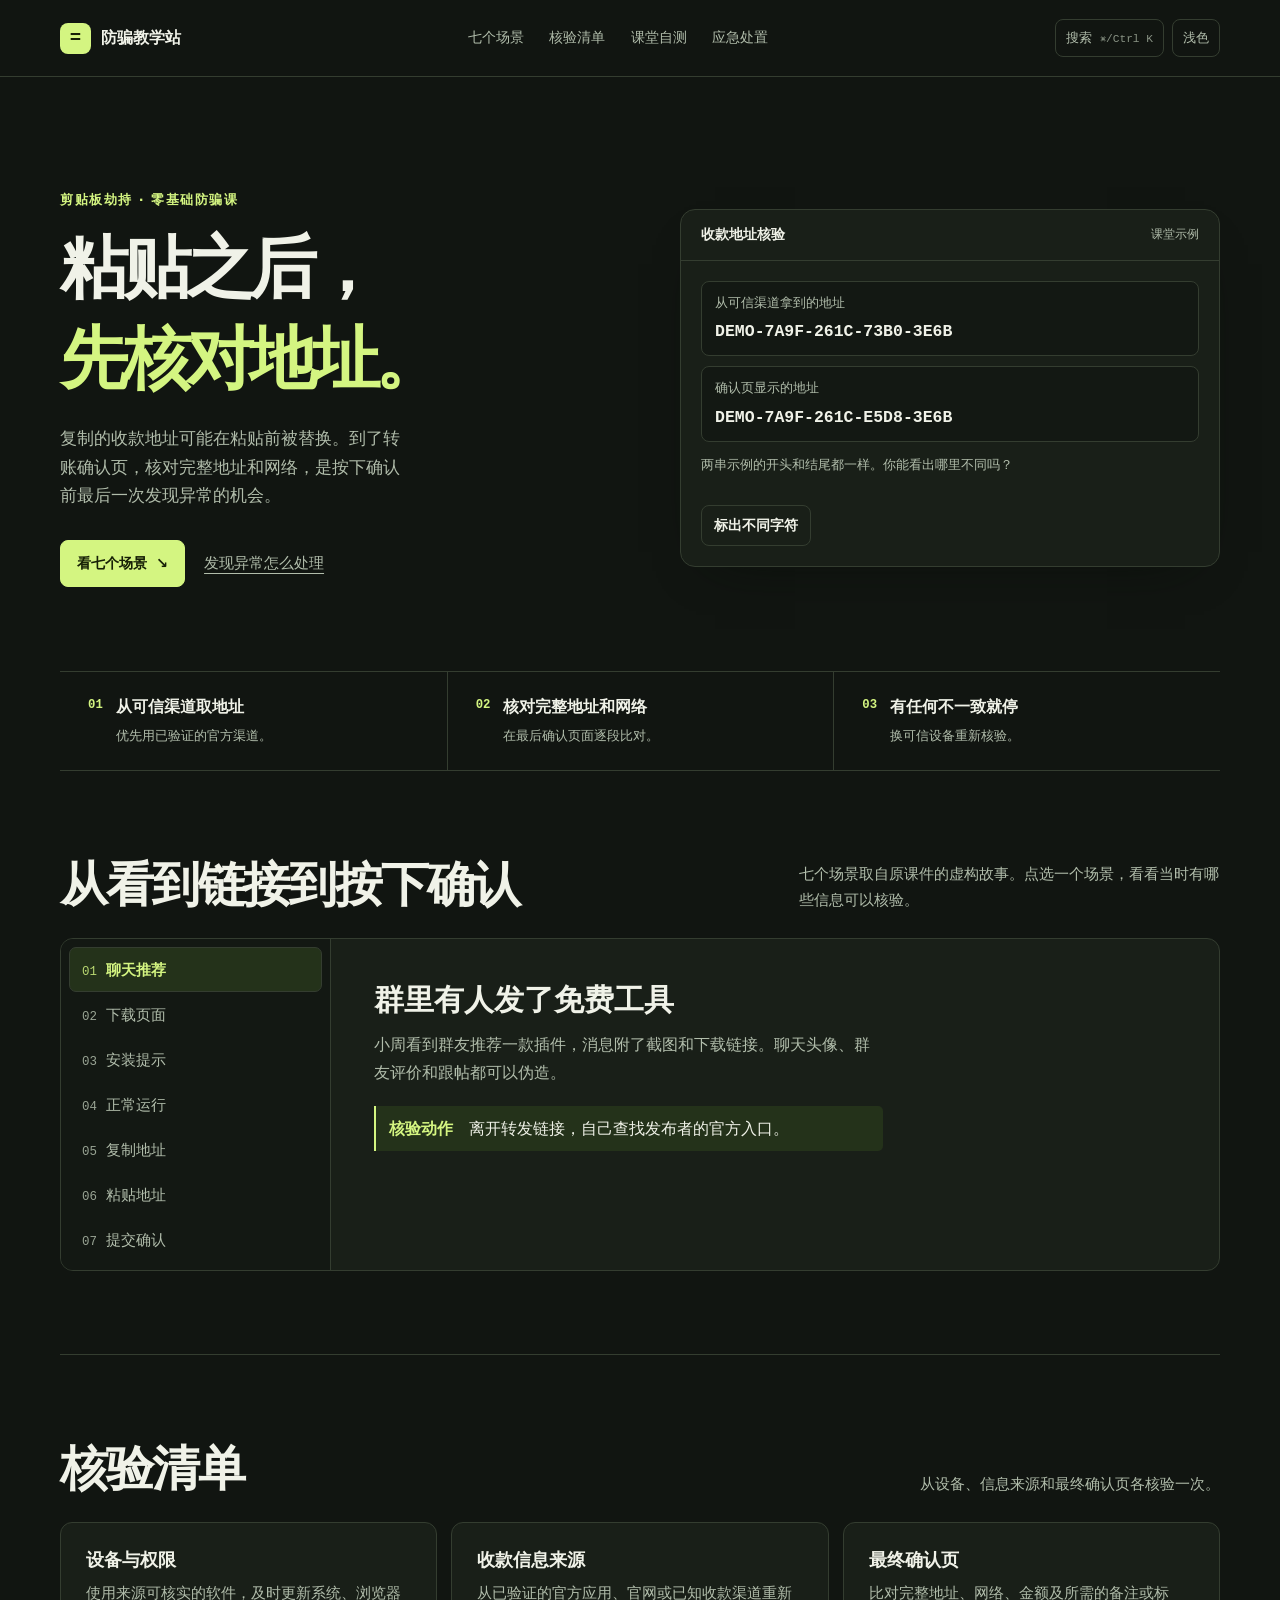
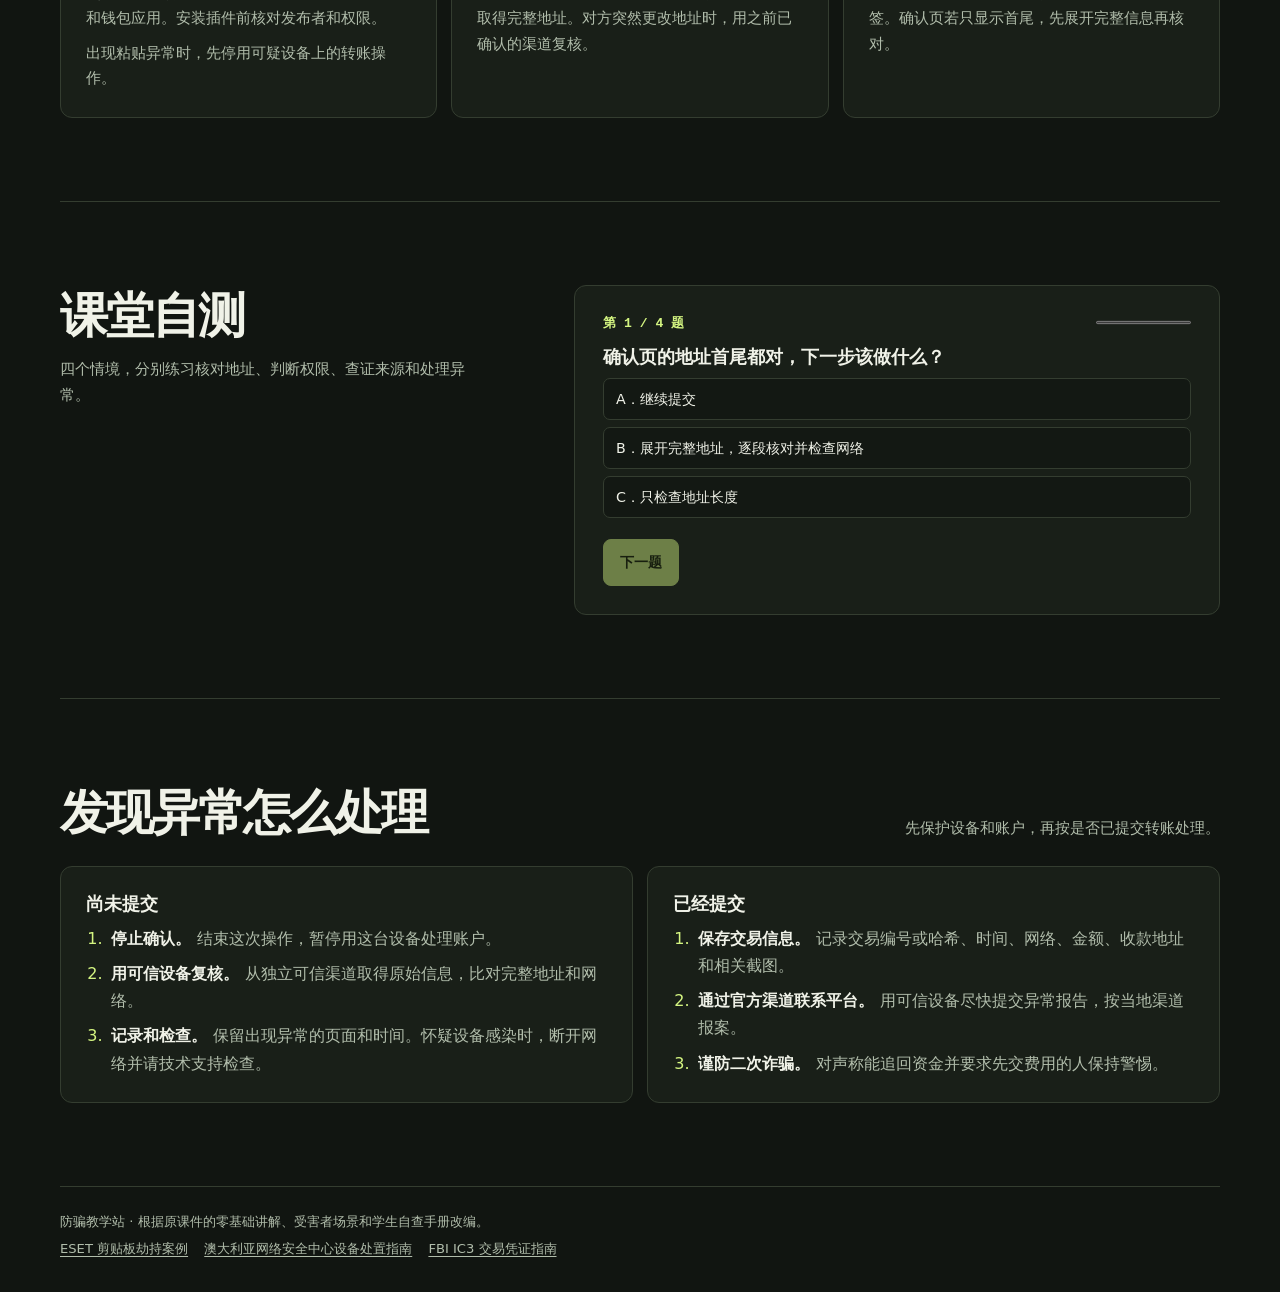
==== index.html @ fc0972f0 "Publish clipboard safety classroom" ====
<!doctype html>
<html lang="zh-CN" data-theme="dark">
<head>
<meta charset="utf-8">
<meta name="viewport" content="width=device-width, initial-scale=1">
<meta name="description" content="通过七个场景了解剪贴板劫持，练习核对完整收款地址，掌握发现异常后的处理步骤。">
<meta name="color-scheme" content="dark light">
<title>剪贴板劫持 · 防骗教学站</title>
<style>
  :root {
    color-scheme: dark;
    --page: #111511;
    --panel: #191f18;
    --inset: #131813;
    --line: #343d30;
    --text: #f0f2e8;
    --muted: #b1bdab;
    --accent: #d4f581;
    --accent-text: #172006;
    --accent-wash: #24321a;
    --danger: #ffb298;
    --danger-wash: #422b24;
    --shadow: #080d08;
    --mono: ui-monospace, "SFMono-Regular", Consolas, monospace;
    --sans: "PingFang SC", "Microsoft YaHei", "Noto Sans CJK SC", system-ui, sans-serif;
    scroll-behavior: smooth;
  }
  :root[data-theme="light"] {
    color-scheme: light;
    --page: #f3f3e9;
    --panel: #fcfcf3;
    --inset: #eef0e4;
    --line: #c8d0bc;
    --text: #1b2618;
    --muted: #465442;
    --accent: #436314;
    --accent-text: #fff;
    --accent-wash: #e1edcb;
    --danger: #8a341f;
    --danger-wash: #ffe4d8;
    --shadow: #dbe0d2;
  }
  *, *::before, *::after { box-sizing: border-box; }
  body { margin: 0; background: var(--page); color: var(--text); font: 16px/1.7 var(--sans); }
  button, input { font: inherit; }
  button { color: inherit; cursor: pointer; }
  a { color: inherit; }
  :focus-visible { outline: 2px solid var(--accent); outline-offset: 4px; }
  [hidden] { display: none !important; }
  [id] { scroll-margin-top: 100px; }
  .wrap { width: min(1160px, calc(100% - 64px)); margin-inline: auto; }
  .skip { position: fixed; z-index: 5; padding: 8px 16px; left: 16px; top: 8px; background: var(--accent); color: var(--accent-text); transform: translateY(-200%); }
  .skip:focus { transform: translateY(0); }
  .top { border-bottom: 1px solid var(--line); }
  .header { min-height: 76px; display: flex; align-items: center; justify-content: space-between; gap: 20px; }
  .brand { display: inline-flex; align-items: center; gap: 10px; text-decoration: none; font-weight: 800; white-space: nowrap; }
  .brand-mark { display: grid; place-items: center; width: 31px; height: 31px; border-radius: 8px; background: var(--accent); color: var(--accent-text); font: 800 19px var(--mono); }
  .nav, .tools { display: flex; align-items: center; gap: clamp(12px, 2vw, 27px); }
  .nav { flex-wrap: wrap; }
  .nav a { text-decoration: none; color: var(--muted); font-size: .88rem; white-space: nowrap; }
  .nav a:hover, .text-link:hover, .nav a:focus-visible { color: var(--accent); }
  .tools { gap: 8px; }
  .top-button { background: transparent; border: 1px solid var(--line); border-radius: 8px; padding: 6px 10px; min-height: 38px; white-space: nowrap; color: var(--muted); font-size: .82rem; }
  .top-button:hover, .quiet:hover { border-color: var(--accent); color: var(--accent); }
  kbd { font: .7rem var(--mono); opacity: .75; margin-left: 4px; }
  .hero { display: grid; grid-template-columns: 1.03fr 1fr; align-items: center; gap: clamp(26px, 5vw, 78px); padding-block: clamp(66px, 9vw, 112px) clamp(54px, 7vw, 84px); }
  .eyebrow { margin: 0 0 14px; font-size: .8rem; letter-spacing: .12em; color: var(--accent); font-weight: 700; }
  h1, h2, h3, p { margin-top: 0; }
  h1, h2, h3 { line-height: 1.25; }
  h1 { font-size: clamp(2.9rem, 5.35vw, 5rem); letter-spacing: -.072em; margin-bottom: 24px; }
  h1 span { display: block; color: var(--accent); padding-top: .08em; }
  .lede { color: var(--muted); max-width: 33ch; margin-bottom: 30px; font-size: clamp(1rem, 1.3vw, 1.12rem); }
  .actions { display: flex; flex-wrap: wrap; align-items: center; gap: 12px 19px; }
  .primary, .quiet { border-radius: 8px; padding: 10px 16px; min-height: 44px; display: inline-flex; align-items: center; justify-content: center; gap: 9px; text-decoration: none; font-weight: 780; font-size: .9rem; }
  .primary { border: 1px solid var(--accent); background: var(--accent); color: var(--accent-text); }
  .primary:hover { filter: brightness(.94); }
  .quiet { background: transparent; border: 1px solid var(--line); }
  .text-link { font-size: .91rem; color: var(--muted); text-underline-offset: 5px; }
  .receipt { min-width: 0; background: var(--panel); border: 1px solid var(--line); border-radius: 15px; overflow: hidden; box-shadow: 0 20px 52px -35px var(--shadow); }
  .receipt-head { display: flex; justify-content: space-between; align-items: center; gap: 10px; border-bottom: 1px solid var(--line); padding: 13px 20px; font-weight: 750; font-size: .87rem; }
  .receipt-label { color: var(--muted); font-size: .73rem; font-weight: 500; }
  .receipt-body { padding: 20px; }
  .address { margin-bottom: 10px; padding: 10px 13px; background: var(--inset); border: 1px solid var(--line); border-radius: 8px; }
  .address span { display: block; font-size: .79rem; color: var(--muted); margin-bottom: 4px; }
  .address code { font: 650 clamp(.72rem, 1.38vw, 1.03rem)/1.65 var(--mono); overflow-wrap: anywhere; }
  .address mark { background: transparent; color: inherit; padding: .05em .12em; border-radius: 3px; margin-inline: -.12em; }
  .receipt.revealed .trusted mark { background: var(--accent-wash); color: var(--accent); }
  .receipt.revealed .entered mark { background: var(--danger-wash); color: var(--danger); text-decoration: underline; text-underline-offset: 4px; }
  .compare-note { min-height: 2.9em; margin: 12px 0; font-size: .84rem; color: var(--muted); }
  .receipt .quiet { min-height: 39px; padding: 7px 12px; }
  .principles { display: grid; grid-template-columns: repeat(3, 1fr); border-block: 1px solid var(--line); }
  .principle { display: grid; grid-template-columns: auto 1fr; gap: 4px 13px; padding: 22px clamp(12px, 2.3vw, 28px); }
  .principle + .principle { border-left: 1px solid var(--line); }
  .principle b { color: var(--accent); font: 700 .77rem/1.8 var(--mono); grid-row: span 2; }
  .principle strong { font-size: .99rem; }
  .principle span { font-size: .84rem; color: var(--muted); }
  .section { padding-block: clamp(47px, 7vw, 83px); border-bottom: 1px solid var(--line); }
  .section-title { display: flex; flex-wrap: wrap; align-items: end; justify-content: space-between; gap: 12px 26px; margin-bottom: 24px; }
  .section-title h2 { font-size: clamp(1.85rem, 3.8vw, 3rem); letter-spacing: -.045em; margin: 0; }
  .section-title p { color: var(--muted); max-width: 44ch; font-size: .94rem; margin: 0; }
  .timeline { display: grid; grid-template-columns: minmax(185px, .7fr) minmax(0, 2.3fr); border: 1px solid var(--line); border-radius: 13px; background: var(--panel); overflow: hidden; }
  .scene-nav { display: grid; align-content: start; border-right: 1px solid var(--line); background: var(--inset); padding: 8px; }
  .scene-button { text-align: left; border: 1px solid transparent; background: transparent; border-radius: 7px; padding: 9px 12px; color: var(--muted); font-size: .92rem; }
  .scene-button span { color: inherit; font: .78rem var(--mono); margin-right: 9px; opacity: .85; }
  .scene-button:hover { color: var(--text); background: var(--panel); }
  .scene-button[aria-pressed="true"] { border-color: var(--line); background: var(--accent-wash); color: var(--accent); font-weight: 750; }
  .scene-frames { padding: clamp(20px, 4vw, 43px); min-width: 0; }
  .scene-frames h3 { font-size: clamp(1.3rem, 2.5vw, 1.85rem); margin: 0 0 13px; }
  .scene-frames p { color: var(--muted); max-width: 50ch; margin-bottom: 14px; }
  .scene-frames .tip { color: var(--text); border-left: 2px solid var(--accent); background: var(--accent-wash); padding: 9px 13px; margin: 20px 0 0; border-radius: 0 5px 5px 0; }
  .tip strong { color: var(--accent); }
  .scene-frames article + article { margin-top: 32px; }
  .grid { display: grid; grid-template-columns: repeat(3, 1fr); gap: 14px; }
  .card { background: var(--panel); border: 1px solid var(--line); border-radius: 12px; padding: clamp(16px, 2.7vw, 25px); }
  .card h3 { font-size: 1.15rem; margin-bottom: 10px; }
  .card p { color: var(--muted); font-size: .94rem; margin-bottom: 0; }
  .card p + p { margin-top: 9px; }
  .practice { display: grid; grid-template-columns: .9fr 1.25fr; align-items: start; gap: clamp(20px, 4vw, 49px); }
  .practice .section-title { align-content: start; }
  .quiz { padding: clamp(19px, 3vw, 28px); }
  .quiz-top { display: flex; justify-content: space-between; gap: 12px; align-items: center; margin-bottom: 13px; }
  .quiz-counter { color: var(--accent); font: 700 .82rem var(--mono); }
  progress { width: 95px; height: 7px; accent-color: var(--accent); }
  .quiz-options { display: grid; gap: 7px; }
  .choice { text-align: left; padding: 8px 12px; border: 1px solid var(--line); border-radius: 7px; background: var(--inset); font-size: .89rem; }
  .choice:hover { border-color: var(--accent); }
  .choice[aria-disabled="true"] { cursor: default; }
  .choice[data-result="right"] { background: var(--accent-wash); color: var(--accent); border-color: var(--accent); }
  .choice[data-result="wrong"] { background: var(--danger-wash); color: var(--danger); border-color: var(--danger); }
  .quiz-feedback { min-height: 1.5em; padding-block: 10px; font-size: .87rem; color: var(--muted); }
  .quiz-next:disabled { opacity: .45; cursor: default; }
  .response { display: grid; grid-template-columns: 1fr 1fr; gap: 14px; }
  .response ol { margin: 0; padding-inline-start: 1.35em; color: var(--muted); }
  .response li { padding-left: .24em; margin-bottom: 8px; }
  .response li:last-child { margin-bottom: 0; }
  .response li::marker { color: var(--accent); }
  .response strong { color: var(--text); }
  .refs { color: var(--muted); padding-block: 24px 32px; font-size: .82rem; }
  .refs p { margin-bottom: 5px; }
  .refs a { text-underline-offset: 3px; }
  .refs a + a { margin-left: 12px; }
  dialog { width: min(560px, calc(100% - 28px)); padding: 19px; border: 1px solid var(--line); border-radius: 13px; background: var(--panel); color: var(--text); box-shadow: 0 20px 70px var(--shadow); }
  dialog::backdrop { background: rgb(0 0 0 / 62%); }
  .dialog-top { display: flex; align-items: center; justify-content: space-between; gap: 12px; margin-bottom: 11px; }
  .dialog-top label { font-weight: 750; }
  .dialog-top form { margin: 0; }
  .search-input { appearance: none; width: 100%; border: 1px solid var(--line); border-radius: 8px; padding: 9px 11px; color: var(--text); background: var(--inset); }
  .search-results { padding: 0; margin: 12px 0 0; list-style: none; max-height: 48vh; overflow: auto; }
  .search-results a { text-decoration: none; display: block; padding: 7px 9px; border-bottom: 1px solid var(--line); }
  .search-results a:hover, .search-results a:focus-visible { background: var(--accent-wash); color: var(--accent); }
  .search-status { color: var(--muted); margin: 9px 0 0; font-size: .84rem; }
  @media (max-width: 820px) {
    .wrap { width: min(100% - 36px, 680px); }
    .header { flex-wrap: wrap; gap: 8px 12px; padding-block: 11px; }
    .nav { order: 3; flex-basis: 100%; gap: 5px 18px; }
    .tools { margin-left: auto; }
    .hero { grid-template-columns: 1fr; gap: 31px; padding-block: 42px 36px; }
    .lede { max-width: 45ch; margin-bottom: 19px; }
    .address code { font-size: clamp(.75rem, 2.25vw, 1.02rem); }
    .practice { grid-template-columns: 1fr; gap: 2px; }
    .grid { grid-template-columns: repeat(2, 1fr); }
  }
  @media (max-width: 520px) {
    .wrap { width: calc(100% - 30px); }
    [id] { scroll-margin-top: 15px; }
    kbd { display: none; }
    .nav { gap: 4px 14px; }
    .nav a { font-size: .8rem; }
    .receipt-head, .receipt-body { padding: 12px; }
    .principles, .grid, .response, .timeline { grid-template-columns: 1fr; }
    .principle { padding: 12px 4px; }
    .principle + .principle { border-left: 0; border-top: 1px solid var(--line); }
    .scene-nav { border-right: 0; border-bottom: 1px solid var(--line); grid-template-columns: repeat(2, minmax(0, 1fr)); }
    .scene-button { padding: 8px 6px; }
    .scene-button span { margin-right: 4px; }
  }
  @media (prefers-reduced-motion: reduce) { :root { scroll-behavior: auto; } }
</style>
</head>
<body>
<a class="skip" href="#main">跳到正文</a>
<header class="top">
  <div class="wrap header">
    <a class="brand" href="#main"><span class="brand-mark" aria-hidden="true">=</span>防骗教学站</a>
    <nav class="nav" aria-label="章节">
      <a href="#journey">七个场景</a>
      <a href="#prevention">核验清单</a>
      <a href="#practice">课堂自测</a>
      <a href="#response">应急处置</a>
    </nav>
    <div class="tools">
      <button type="button" class="top-button" id="search-open" aria-haspopup="dialog" hidden>搜索 <kbd>⌘/Ctrl K</kbd></button>
      <button type="button" class="top-button" id="theme" aria-label="切换浅色主题" hidden>浅色</button>
    </div>
  </div>
</header>
<main id="main" class="wrap">
  <section class="hero">
    <div>
      <p class="eyebrow">剪贴板劫持 · 零基础防骗课</p>
      <h1>粘贴之后，<span>先核对地址。</span></h1>
      <p class="lede" data-search="剪贴板劫持是什么">复制的收款地址可能在粘贴前被替换。到了转账确认页，核对完整地址和网络，是按下确认前最后一次发现异常的机会。</p>
      <div class="actions">
        <a class="primary" href="#journey">看七个场景 <span aria-hidden="true">↘</span></a>
        <a class="text-link" href="#response">发现异常怎么处理</a>
      </div>
    </div>
    <div id="receipt" class="receipt">
      <div class="receipt-head">
        <span>收款地址核验</span><span class="receipt-label">课堂示例</span>
      </div>
      <div class="receipt-body">
        <div class="address trusted"><span>从可信渠道拿到的地址</span><code>DEMO-7A9F-261C-<mark>73B0</mark>-3E6B</code></div>
        <div class="address entered"><span>确认页显示的地址</span><code>DEMO-7A9F-261C-<mark>E5D8</mark>-3E6B</code></div>
        <p class="compare-note" id="compare-note" aria-live="polite">两串示例的开头和结尾都一样。你能看出哪里不同吗？</p>
        <button type="button" class="quiet" id="compare" aria-pressed="false" hidden>标出不同字符</button>
      </div>
    </div>
  </section>
  <div class="principles" aria-label="转账前的三个动作">
    <div class="principle"><b>01</b><strong>从可信渠道取地址</strong><span>优先用已验证的官方渠道。</span></div>
    <div class="principle"><b>02</b><strong>核对完整地址和网络</strong><span>在最后确认页面逐段比对。</span></div>
    <div class="principle"><b>03</b><strong>有任何不一致就停</strong><span>换可信设备重新核验。</span></div>
  </div>
  <section class="section" id="journey">
    <div class="section-title">
      <h2>从看到链接到按下确认</h2>
      <p>七个场景取自原课件的虚构故事。点选一个场景，看看当时有哪些信息可以核验。</p>
    </div>
    <div class="timeline">
      <div class="scene-nav" id="scene-nav" role="group" aria-label="选择场景" hidden>
        <button class="scene-button" type="button" aria-controls="scene-1" aria-pressed="true"><span>01</span>聊天推荐</button>
        <button class="scene-button" type="button" aria-controls="scene-2" aria-pressed="false"><span>02</span>下载页面</button>
        <button class="scene-button" type="button" aria-controls="scene-3" aria-pressed="false"><span>03</span>安装提示</button>
        <button class="scene-button" type="button" aria-controls="scene-4" aria-pressed="false"><span>04</span>正常运行</button>
        <button class="scene-button" type="button" aria-controls="scene-5" aria-pressed="false"><span>05</span>复制地址</button>
        <button class="scene-button" type="button" aria-controls="scene-6" aria-pressed="false"><span>06</span>粘贴地址</button>
        <button class="scene-button" type="button" aria-controls="scene-7" aria-pressed="false"><span>07</span>提交确认</button>
      </div>
      <div class="scene-frames" aria-live="polite">
        <article id="scene-1" data-search="01 聊天推荐">
          <h3>群里有人发了免费工具</h3>
          <p>小周看到群友推荐一款插件，消息附了截图和下载链接。聊天头像、群友评价和跟帖都可以伪造。</p>
          <p class="tip"><strong>核验动作</strong>　离开转发链接，自己查找发布者的官方入口。</p>
        </article>
        <article id="scene-2" data-search="02 下载页面">
          <h3>下载页看起来像官网</h3>
          <p>页面有图标、版本号和教程。小周需要独立确认域名和发布者，才能知道文件是否来自预期来源。</p>
          <p class="tip"><strong>核验动作</strong>　通过已验证的官网或官方应用商店获取软件。</p>
        </article>
        <article id="scene-3" data-search="03 安装提示">
          <h3>插件提示开启 DLL 导入</h3>
          <p>DLL 是一种可由应用加载的程序库。开启导入后，插件可能获得执行附加代码的能力。来源不明的插件要求开启权限，是该停下来核实的信号。</p>
          <p class="tip"><strong>核验动作</strong>　中止安装，先向软件供应方核实这项权限的必要性。</p>
        </article>
        <article id="scene-4" data-search="04 正常运行">
          <h3>软件表面上一切正常</h3>
          <p>插件正常显示图表，小周于是放下戒心。可见功能正常时，设备仍可能有其他异常。</p>
          <p class="tip"><strong>核验动作</strong>　定期检查近期安装的软件、扩展和已授予的权限。</p>
        </article>
        <article id="scene-5" data-search="05 复制地址">
          <h3>小周复制了正确的地址</h3>
          <p>剪贴板暂存刚复制的文字。设备受到影响时，转账界面粘贴出的文字可能已变。聊天记录和历史转账里也可能出现冒充的地址。</p>
          <p class="tip"><strong>核验动作</strong>　留着可信收款页，在最终确认时回到原始来源核对。</p>
        </article>
        <article id="scene-6" data-search="06 粘贴地址">
          <h3>粘贴后的地址看着很像</h3>
          <p>两串地址可能首尾相同、中间不同。格式检查关注地址本身是否有效，收款方身份需要你另行核验。</p>
          <p class="tip"><strong>核验动作</strong>　逐段看完全部字符，同时核对网络和必要的备注。</p>
        </article>
        <article id="scene-7" data-search="07 提交确认">
          <h3>确认页只显示了地址首尾</h3>
          <p>小周在最后一屏只看到缩写。需要找到能显示完整地址的确认视图，才能比对这笔操作的实际目的地。</p>
          <p class="tip"><strong>核验动作</strong>　如果看不到完整地址，或者任何一段不一致，停止提交。</p>
        </article>
      </div>
    </div>
  </section>
  <section class="section" id="prevention">
    <div class="section-title">
      <h2>核验清单</h2>
      <p>从设备、信息来源和最终确认页各核验一次。</p>
    </div>
    <div class="grid">
      <article class="card" data-search="设备与权限">
        <h3>设备与权限</h3>
        <p>使用来源可核实的软件，及时更新系统、浏览器和钱包应用。安装插件前核对发布者和权限。</p>
        <p>出现粘贴异常时，先停用可疑设备上的转账操作。</p>
      </article>
      <article class="card" data-search="收款信息来源">
        <h3>收款信息来源</h3>
        <p>从已验证的官方应用、官网或已知收款渠道重新取得完整地址。对方突然更改地址时，用之前已确认的渠道复核。</p>
      </article>
      <article class="card" data-search="最终确认页">
        <h3>最终确认页</h3>
        <p>比对完整地址、网络、金额及所需的备注或标签。确认页若只显示首尾，先展开完整信息再核对。</p>
      </article>
    </div>
  </section>
  <section class="section practice" id="practice" data-search="课堂自测">
    <div class="section-title">
      <h2>课堂自测</h2>
      <p>四个情境，分别练习核对地址、判断权限、查证来源和处理异常。</p>
    </div>
    <div class="card quiz" id="quiz" hidden>
      <div class="quiz-top">
        <span id="quiz-counter" class="quiz-counter"></span>
        <progress aria-label="答题进度" id="quiz-progress" max="4" value="0"></progress>
      </div>
      <h3 id="quiz-question" tabindex="-1"></h3>
      <div class="quiz-options" id="quiz-options" role="group" aria-labelledby="quiz-question"></div>
      <div id="quiz-feedback" class="quiz-feedback" aria-live="polite"></div>
      <button id="quiz-next" class="primary quiz-next" type="button" disabled>下一题</button>
    </div>
    <noscript><p>可以用上面的地址示例口头练习。请说出两串地址的差异，以及什么时候应该停止操作。</p></noscript>
  </section>
  <section class="section" id="response">
    <div class="section-title">
      <h2>发现异常怎么处理</h2>
      <p>先保护设备和账户，再按是否已提交转账处理。</p>
    </div>
    <div class="response">
      <article class="card" data-search="尚未提交转账">
        <h3>尚未提交</h3>
        <ol>
          <li><strong>停止确认。</strong> 结束这次操作，暂停用这台设备处理账户。</li>
          <li><strong>用可信设备复核。</strong> 从独立可信渠道取得原始信息，比对完整地址和网络。</li>
          <li><strong>记录和检查。</strong> 保留出现异常的页面和时间。怀疑设备感染时，断开网络并请技术支持检查。</li>
        </ol>
      </article>
      <article class="card" data-search="已经提交转账">
        <h3>已经提交</h3>
        <ol>
          <li><strong>保存交易信息。</strong> 记录交易编号或哈希、时间、网络、金额、收款地址和相关截图。</li>
          <li><strong>通过官方渠道联系平台。</strong> 用可信设备尽快提交异常报告，按当地渠道报案。</li>
          <li><strong>谨防二次诈骗。</strong> 对声称能追回资金并要求先交费用的人保持警惕。</li>
        </ol>
      </article>
    </div>
  </section>
</main>
<footer class="wrap refs">
  <p>防骗教学站 · 根据原课件的零基础讲解、受害者场景和学生自查手册改编。</p>
  <a href="https://www.eset.com/gr-en/about/newsroom/press-releases-1/first-clipper-malware-discovered-on-google-play/">ESET 剪贴板劫持案例</a>
  <a href="https://www.cyber.gov.au/guidance/detect-and-remove-malware">澳大利亚网络安全中心设备处置指南</a>
  <a href="https://www.ic3.gov/PSA/2023/PSA230824">FBI IC3 交易凭证指南</a>
</footer>
<dialog id="search-dialog" aria-labelledby="search-label">
  <div class="dialog-top">
    <label id="search-label" for="search-input">搜索教学内容</label>
    <form method="dialog"><button class="top-button" type="submit">关闭</button></form>
  </div>
  <input class="search-input" id="search-input" type="search" placeholder="输入地址、DLL 或转账" autocomplete="off">
  <p class="search-status" id="search-status" role="status"></p>
  <ul class="search-results" id="search-results"></ul>
</dialog>
<script>
(() => {
  const doc = document;
  const get = (id) => doc.getElementById(id);

  const theme = get("theme");
  let preference = "dark";
  try { preference = localStorage.getItem("clipper-lesson-theme") || preference; } catch {}
  function showTheme(value) {
    doc.documentElement.dataset.theme = value;
    const next = value === "dark" ? "浅色" : "深色";
    theme.textContent = next;
    theme.setAttribute("aria-label", "切换" + next + "主题");
  }
  showTheme(preference === "light" ? "light" : "dark");
  theme.hidden = false;
  theme.addEventListener("click", () => {
    const next = doc.documentElement.dataset.theme === "dark" ? "light" : "dark";
    showTheme(next);
    try { localStorage.setItem("clipper-lesson-theme", next); } catch {}
  });

  const compare = get("compare");
  const compareNote = get("compare-note");
  const originalNote = compareNote.textContent;
  compare.hidden = false;
  compare.addEventListener("click", () => {
    const revealed = compare.getAttribute("aria-pressed") === "false";
    get("receipt").classList.toggle("revealed", revealed);
    compare.setAttribute("aria-pressed", String(revealed));
    compare.textContent = revealed ? "隐藏差异标记" : "标出不同字符";
    compareNote.textContent = revealed
      ? "第 4 段由 73B0 变成了 E5D8。发现一处不一致，就应停止提交。"
      : originalNote;
  });

  const sceneNav = get("scene-nav");
  const scenes = [...sceneNav.querySelectorAll("button")];
  function showScene(id) {
    for (const button of scenes) {
      const target = button.getAttribute("aria-controls");
      button.setAttribute("aria-pressed", String(target === id));
      get(target).hidden = target !== id;
    }
  }
  sceneNav.hidden = false;
  showScene("scene-1");
  sceneNav.addEventListener("click", (event) => {
    const button = event.target.closest("button");
    if (button) showScene(button.getAttribute("aria-controls"));
  });
  function revealLinkedScene() {
    const id = location.hash.slice(1);
    if (!scenes.some((button) => button.getAttribute("aria-controls") === id)) return;
    showScene(id);
    get(id).scrollIntoView();
  }
  window.addEventListener("hashchange", revealLinkedScene);
  revealLinkedScene();

  const quiz = get("quiz");
  const questionTitle = get("quiz-question");
  const options = get("quiz-options");
  const feedback = get("quiz-feedback");
  const nextQuestion = get("quiz-next");
  const progress = get("quiz-progress");
  const questions = [
    {
      prompt: "确认页的地址首尾都对，下一步该做什么？",
      choices: ["继续提交", "展开完整地址，逐段核对并检查网络", "只检查地址长度"],
      answer: 1,
      explanation: "首尾一致时，中间仍可能有差异。展开完整地址并核对网络。"
    },
    {
      prompt: "来路不明的插件要求开启 DLL 导入，你会怎么做？",
      choices: ["先停止安装，从可信渠道核实插件和权限", "先打开权限，等出问题再关掉", "群里有人说好用就可以开"],
      answer: 0,
      explanation: "来源和权限都需要核实。能正常运行也不足以判断它是否安全。"
    },
    {
      prompt: "熟悉的聊天联系人突然换了收款地址，该怎么核实？",
      choices: ["直接使用最新消息的地址", "对一下历史记录里的地址首尾", "通过之前确认过的独立渠道联系对方"],
      answer: 2,
      explanation: "使用事先验证过的联系渠道复核收款信息，避免只依赖同一条聊天消息。"
    },
    {
      prompt: "提交后发现收款地址不对，先做什么？",
      choices: ["立刻再试一次", "保留交易凭证，通过官方渠道联系平台", "先为声称能追回资金的人付款"],
      answer: 1,
      explanation: "尽快记录交易哈希、时间、网络、金额和地址，再从可信设备联系平台。"
    }
  ];
  let current = 0;
  let score = 0;
  let answered = false;
  function renderQuestion(focus = false) {
    const question = questions[current];
    get("quiz-counter").textContent = "第 " + (current + 1) + " / " + questions.length + " 题";
    progress.value = current;
    questionTitle.textContent = question.prompt;
    feedback.textContent = "";
    options.replaceChildren();
    nextQuestion.textContent = current === questions.length - 1 ? "查看结果" : "下一题";
    nextQuestion.disabled = true;
    answered = false;
    for (const [index, label] of question.choices.entries()) {
      const button = doc.createElement("button");
      button.type = "button";
      button.className = "choice";
      button.textContent = String.fromCharCode(65 + index) + "．" + label;
      button.addEventListener("click", () => {
        if (answered) return;
        answered = true;
        const correct = index === question.answer;
        if (correct) score++;
        for (const option of options.children) option.setAttribute("aria-disabled", "true");
        options.children[question.answer].dataset.result = "right";
        if (!correct) button.dataset.result = "wrong";
        feedback.textContent = (correct ? "答对了。" : "正确答案是 " + String.fromCharCode(65 + question.answer) + "。") + question.explanation;
        progress.value = current + 1;
        nextQuestion.disabled = false;
      });
      options.append(button);
    }
    if (focus) questionTitle.focus();
  }
  nextQuestion.addEventListener("click", () => {
    if (current === questions.length) {
      current = 0;
      score = 0;
      renderQuestion(true);
      return;
    }
    current++;
    if (current < questions.length) {
      renderQuestion(true);
      return;
    }
    get("quiz-counter").textContent = "练习完成";
    questionTitle.textContent = "答对 " + score + " / " + questions.length + " 题";
    options.replaceChildren();
    feedback.textContent = "从可信渠道取地址，核对完整地址和网络，发现不一致就停。";
    nextQuestion.textContent = "再练一次";
    questionTitle.focus();
  });
  progress.max = questions.length;
  quiz.hidden = false;
  renderQuestion();

  const searchDialog = get("search-dialog");
  const searchOpen = get("search-open");
  const searchInput = get("search-input");
  const results = get("search-results");
  const searchStatus = get("search-status");
  const entries = [...doc.querySelectorAll("[data-search]")].map((element) => ({
    title: element.dataset.search,
    text: element.textContent.toLowerCase(),
    anchor: element.id || element.closest("section[id]")?.id || "main"
  }));
  entries.push({
    title: "课堂自测题目",
    text: questions.flatMap(({ prompt, choices, explanation }) => [prompt, ...choices, explanation]).join(" ").toLowerCase(),
    anchor: "practice"
  });
  function find() {
    const words = searchInput.value.trim().toLowerCase().split(/\s+/).filter(Boolean);
    const matches = words.length
      ? entries.filter(({ title, text }) => words.every((word) => (title.toLowerCase() + " " + text).includes(word)))
      : entries;
    results.replaceChildren();
    searchStatus.textContent = matches.length ? "找到 " + matches.length + " 项" : "没有找到相关内容。";
    for (const entry of matches) {
      const row = doc.createElement("li");
      const link = doc.createElement("a");
      link.href = "#" + entry.anchor;
      link.textContent = entry.title;
      link.addEventListener("click", () => {
        if (entry.anchor.startsWith("scene-")) showScene(entry.anchor);
        searchDialog.close();
      });
      row.append(link);
      results.append(row);
    }
  }
  function openSearch() {
    if (searchDialog.open) return;
    searchInput.value = "";
    find();
    searchDialog.showModal();
    searchInput.focus();
  }
  searchOpen.hidden = false;
  searchOpen.addEventListener("click", openSearch);
  searchInput.addEventListener("input", find);
  doc.addEventListener("keydown", (event) => {
    if ((event.metaKey || event.ctrlKey) && event.key.toLowerCase() === "k") {
      event.preventDefault();
      openSearch();
    }
  });
})();
</script>
</body>
</html>
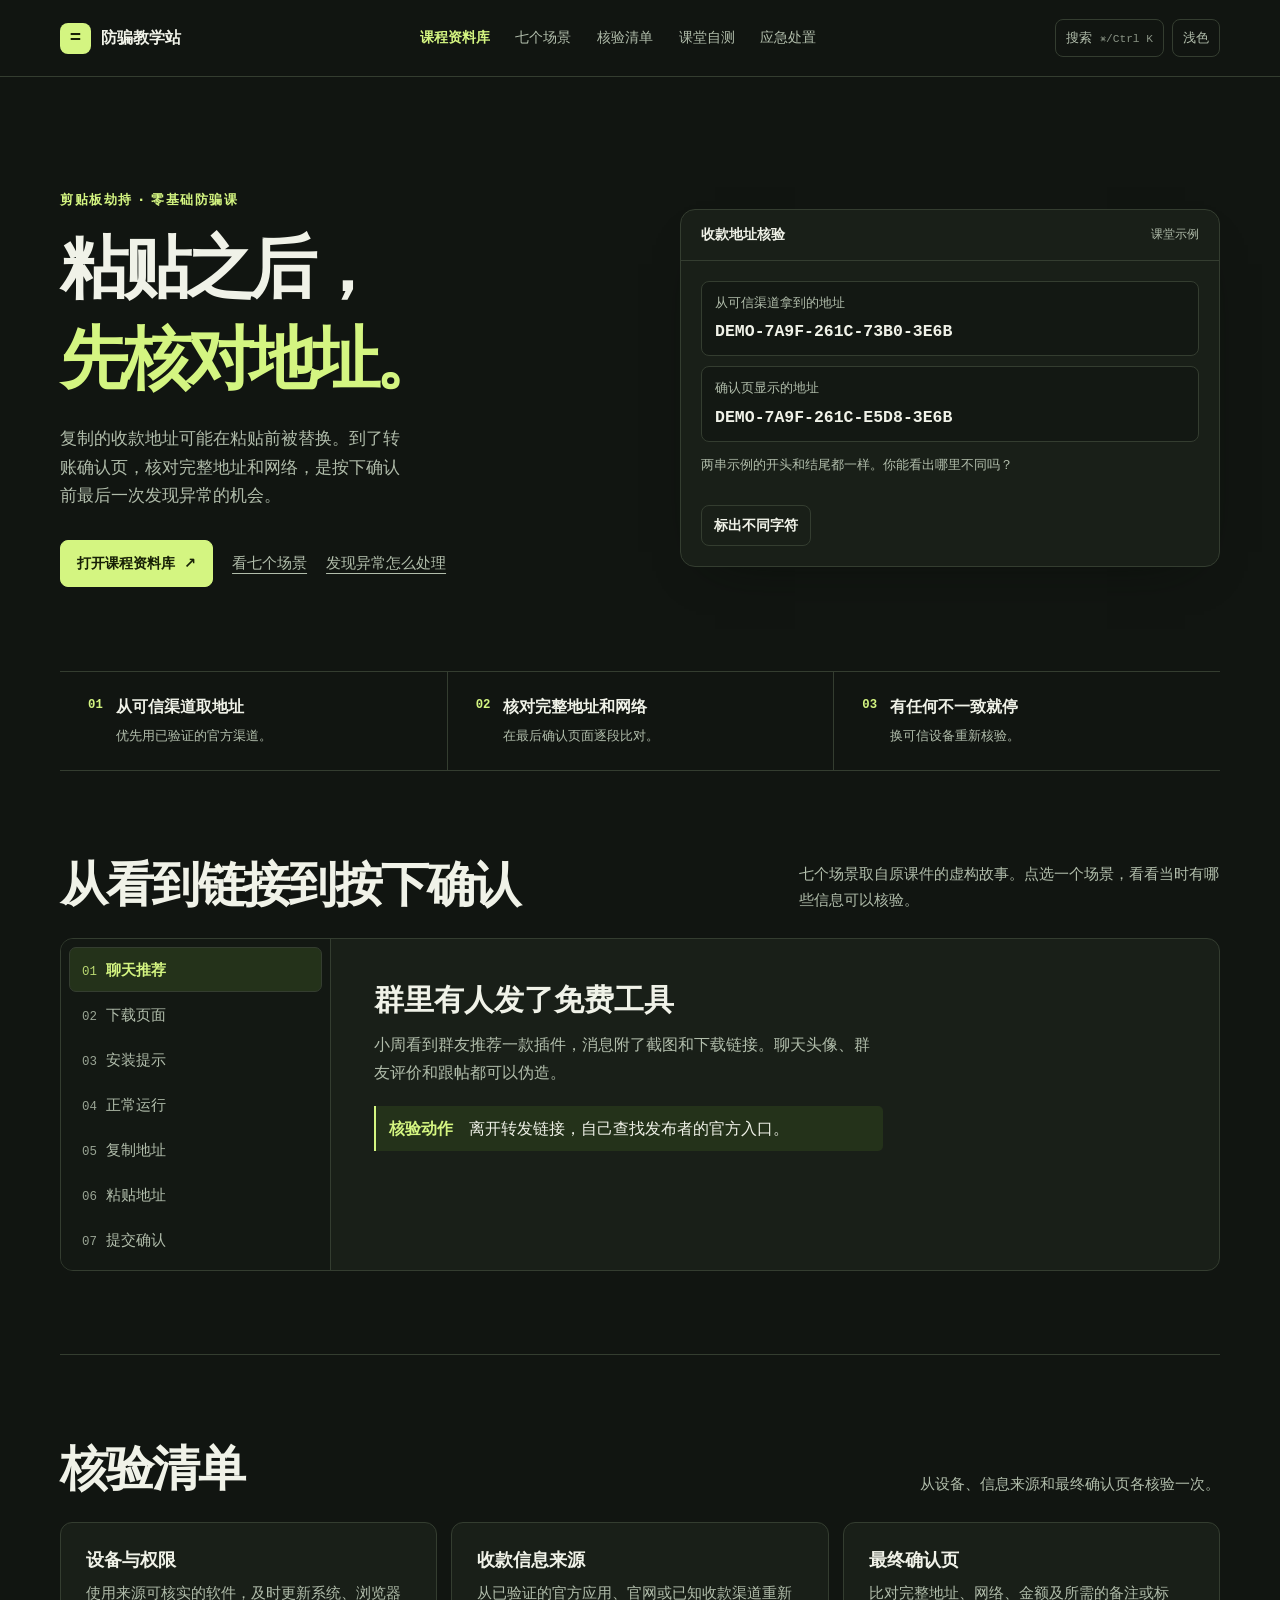
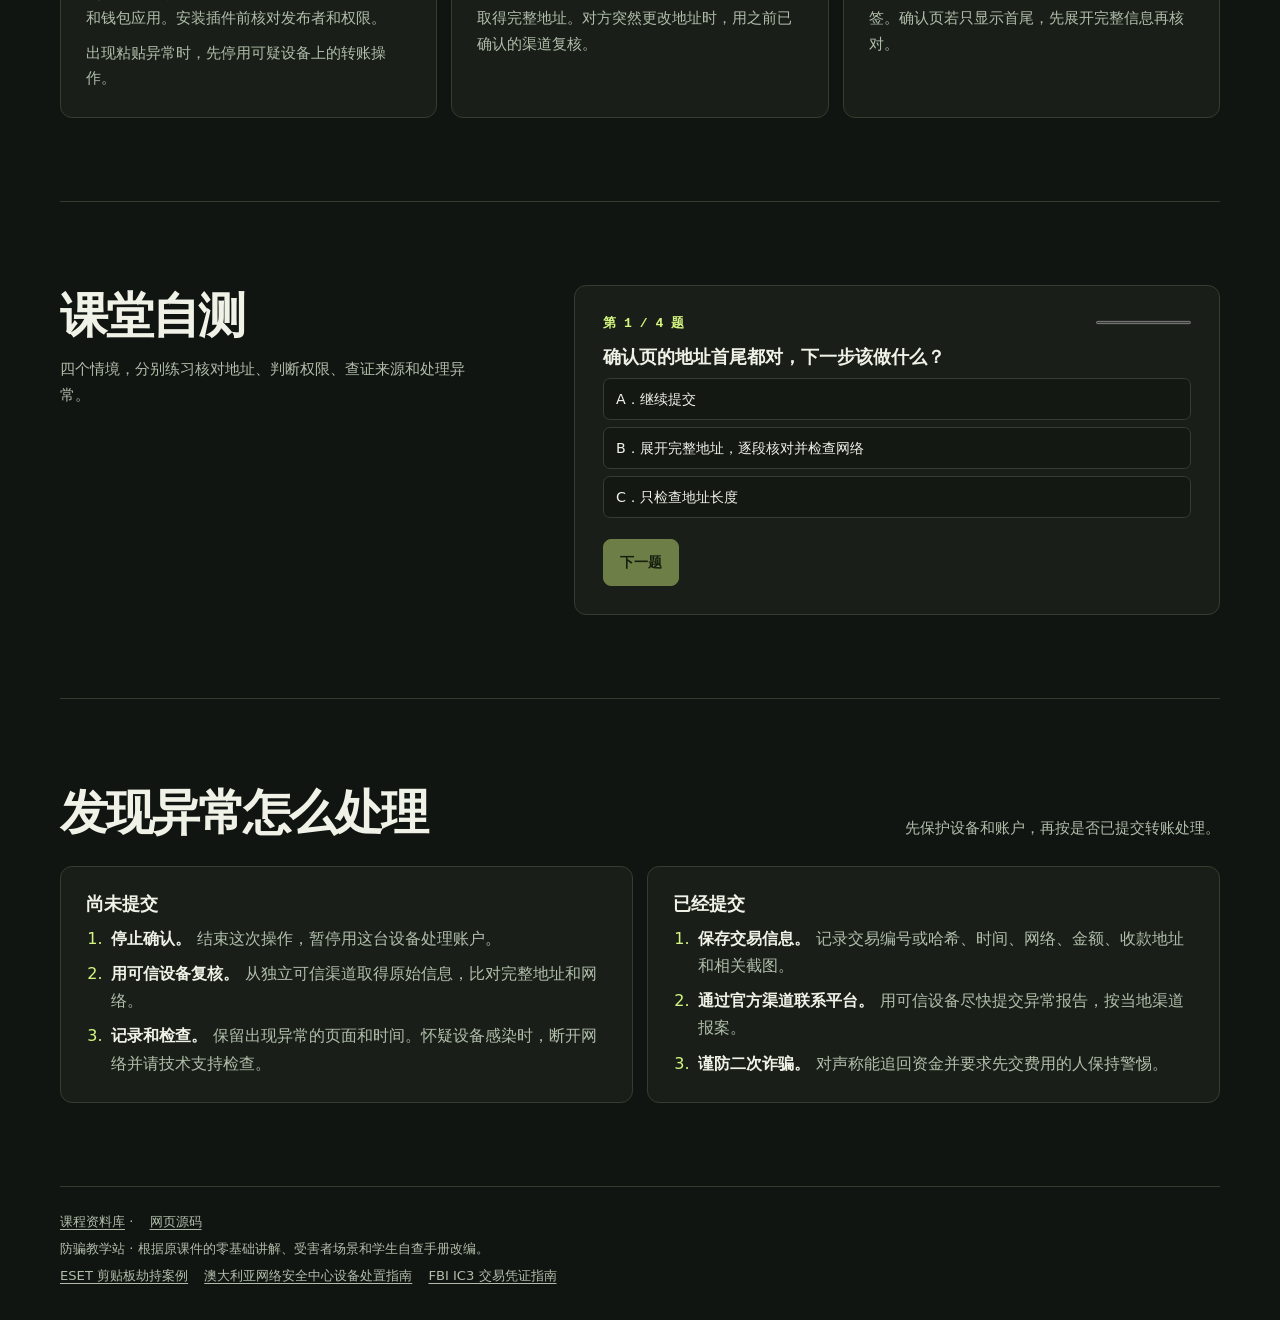
==== commit 0b95822a: "Publish browsable clipboard safety resource library" ====
--- a/index.html
+++ b/index.html
@@ -59,6 +59,7 @@
   .nav { flex-wrap: wrap; }
   .nav a { text-decoration: none; color: var(--muted); font-size: .88rem; white-space: nowrap; }
   .nav a:hover, .text-link:hover, .nav a:focus-visible { color: var(--accent); }
+  .nav a.library-nav { color: var(--accent); font-weight: 750; }
   .tools { gap: 8px; }
   .top-button { background: transparent; border: 1px solid var(--line); border-radius: 8px; padding: 6px 10px; min-height: 38px; white-space: nowrap; color: var(--muted); font-size: .82rem; }
   .top-button:hover, .quiet:hover { border-color: var(--accent); color: var(--accent); }
@@ -183,6 +184,7 @@
   <div class="wrap header">
     <a class="brand" href="#main"><span class="brand-mark" aria-hidden="true">=</span>防骗教学站</a>
     <nav class="nav" aria-label="章节">
+      <a href="library.html" class="library-nav">课程资料库</a>
       <a href="#journey">七个场景</a>
       <a href="#prevention">核验清单</a>
       <a href="#practice">课堂自测</a>
@@ -201,7 +203,8 @@
       <h1>粘贴之后，<span>先核对地址。</span></h1>
       <p class="lede" data-search="剪贴板劫持是什么">复制的收款地址可能在粘贴前被替换。到了转账确认页，核对完整地址和网络，是按下确认前最后一次发现异常的机会。</p>
       <div class="actions">
-        <a class="primary" href="#journey">看七个场景 <span aria-hidden="true">↘</span></a>
+        <a class="primary" href="library.html">打开课程资料库 <span aria-hidden="true">↗</span></a>
+        <a class="text-link" href="#journey">看七个场景</a>
         <a class="text-link" href="#response">发现异常怎么处理</a>
       </div>
     </div>
@@ -340,6 +343,7 @@
   </section>
 </main>
 <footer class="wrap refs">
+  <p><a href="library.html">课程资料库</a> · <a href="source.html">网页源码</a></p>
   <p>防骗教学站 · 根据原课件的零基础讲解、受害者场景和学生自查手册改编。</p>
   <a href="https://www.eset.com/gr-en/about/newsroom/press-releases-1/first-clipper-malware-discovered-on-google-play/">ESET 剪贴板劫持案例</a>
   <a href="https://www.cyber.gov.au/guidance/detect-and-remove-malware">澳大利亚网络安全中心设备处置指南</a>
